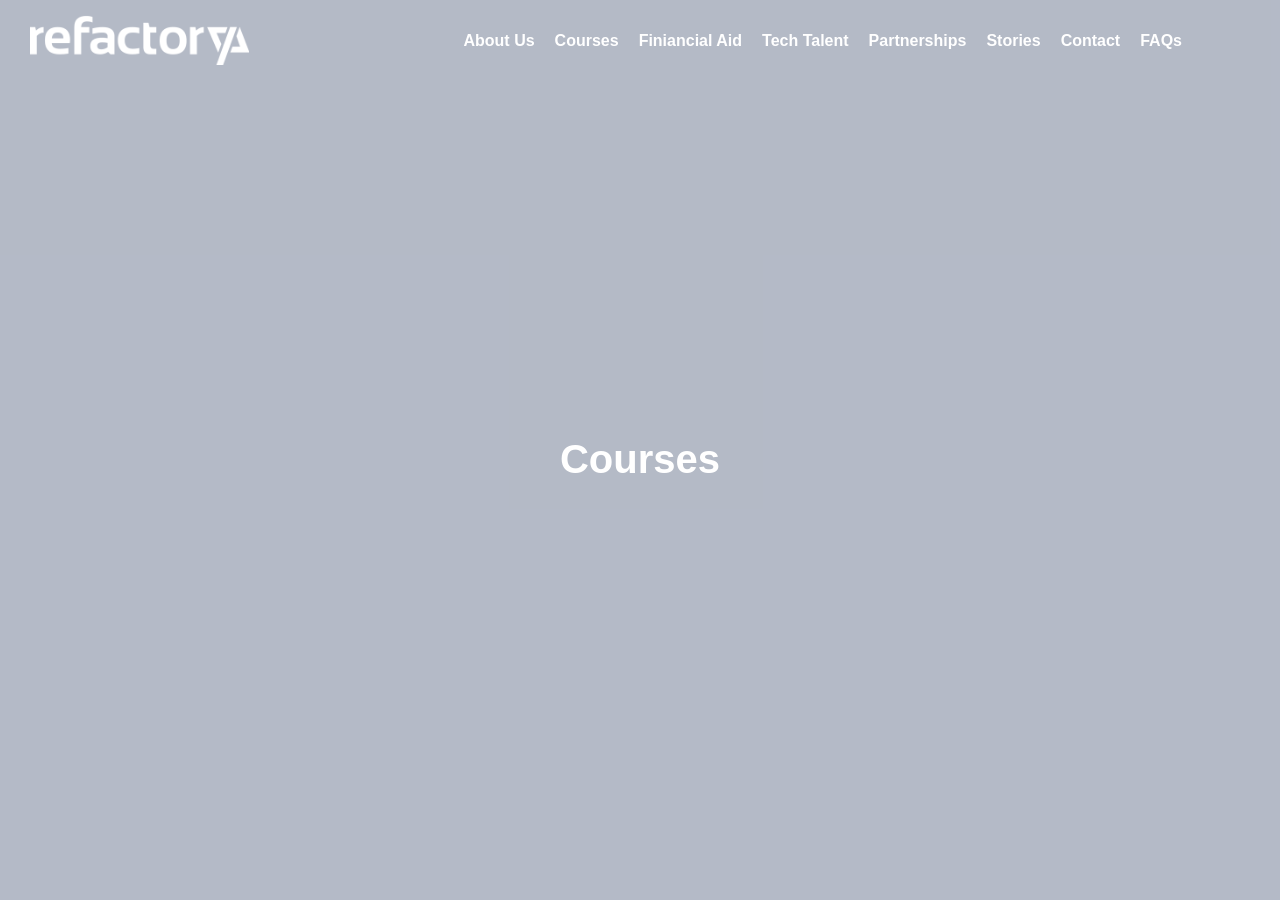
==== courses.html @ d45e919e "added footer section" ====
<!DOCTYPE html>
<html lang="en">
<head>
    <meta charset="UTF-8">
    <meta name="viewport" content="width=device-width, initial-scale=1.0">
    <title>Document</title>
    <link rel="stylesheet" href="style.css">
</head>
<body>
    <main>
     <!--Navigation bar section-->
      <nav class="navbar">
        <div class="logo">
          <img src="images/logo.png" alt="logo" width="219.3" height="50" />
        </div>
        <div class="hamburger">&#9776;</div>
        <ul class="nav-links">
          <li><a href="">About Us</a></li>
          <li><a href="">Courses</a></li>
          <li><a href="">Finiancial Aid</a></li>
          <li><a href="">Tech Talent</a></li>
          <li><a href="">Partnerships</a></li>
          <li><a href="">Stories</a></li>
          <li><a href="">Contact</a></li>
          <li><a href="">FAQs</a></li>
        </ul>
      </nav>
      <section class="hero">
        <div class="hero-content">
          <h2>Courses</h2>
        </div>
      </section>





    </main>
</body>
</html>
---- style.css ----
:root{
    --primary-color: #663367;
    --secondary-color:#C6C628;
    --accent-color:#38BFC3;
    --dark-color:#0a1f44;
    --background-color:#f7f9fc;
}

body{
    margin: 0;
    font-family: sans-serif;
}
.navbar{
    display: flex;
    justify-content: space-between;
    align-items: center;
    background-color: #0a1f44;
    padding: 15px 30px;
    color: white;
    gap: 5px;

    /*Sticky logic*/
    position: absolute;
    top: 0;
    width: 90%;
    background: transparent;
    z-index: 1000;


}
.logo{
    font-size: 10px;
    font-weight: bold;
}
.nav-links{
    display: flex;
    gap: 20px;
    list-style: none;
    
    
}
.nav-links a{
    text-decoration: none;
    color: white;
    font-size: 16px;
    font-weight: bolder;
}
.nav-links a:hover{
    color: #00bfff;
}
.hamburger{
    display: none;
    font-size: 30px;
    cursor: pointer;
    color: white;
}
@media (max-width:768px){
/* show hamburger */
    .hamburger{
        display: block;

    }
    /* Hide menu initially */
    .nav-links{
        display: none;
        position: absolute;
        top: 80px;
        right: 0;

        background-color: rgba(10, 31, 68, 0.95);

        width: 100%;
        flex-direction: column;
        text-align: center;
        padding: 20px 0;
    }
     /* Show menu when active */
    .nav-links.active {
        display: flex;
    }
}
.hero{
    height: 100vh;
    position: relative;
    display: flex;
    justify-content: center;
    align-items: center;
    text-align: center;
    overflow: hidden;
    color: white; 
    /*Standardize background behavior so JS only needs to change the URL */
    background-size: cover;
    background-position: center;
    background-repeat: no-repeat;
    
    /*  Smooth fade between images */
    transition: background-image 1s ease-in-out;
}
.hero::before{
    content: "";
    position: absolute;
    top: 0;
    left: 0;
    right: 0;
    bottom: 0;
    background: rgba(7, 28, 68, 0.3);
}
.hero-content{
    position: relative;
    z-index: 2;
}
.hero-content h2{
    font-size: 40px;
    margin-bottom: 15px;
}
.hero-content h4{
    font-size: 40px;
    margin-bottom: 30px;
    font-weight: bolder;
}
.hero-buttons{
    display: flex;
    gap: 15px;
    justify-content: center;
    

}
.btn{
    padding: 12px 20px;
    background-color:var(--secondary-color);
    border-radius: 5px;
    cursor: pointer;
    color: white;
    border: none;
    font-size: 15px;
    font-weight: bolder;


}
.btn:hover{
    background-color: white;
    color: var(--primary-color);
}
.primary{
    background-color: var(--primary-color);
}
.white{
    background: white;
    color:var(--primary-color);
}
.white:hover{
    background-color: var(--primary-color);
    color: white;
}
.arrow{
    margin-left: 8px;
    transition: 0.3s;
}
.purpose{
    display: flex;
    align-items: center;
    justify-content: space-between;
    padding: 50px 10%;
    gap: 50px;
    background-color: var(--background-color);
    
}
.text{
    flex: 1;
}
.image{
    flex: 1;
}
.purpose img{
    width: 100%;

}
.purpose h2{
    color: var(--primary-color);
    font-size: 30px;
}
.purpose p{
    font-size: 16.4px;
}
.purpose h5{
    font-size: 20px;
    color: var(--accent-color);
}
.learn{
    margin-top: auto;
    width: 50%;
}
.learn:hover{
    background-color: var(--primary-color);
    color: white;
}
.learne:hover{
    background-color: var(--primary-color);
    color: white;
}
/* =========================
   PROGRAMS SECTION
========================= */

.programs-section {
    padding: 30px 8%;
    background-color:white;
}

/* =========================
   SECTION TITLE
========================= */

.section-title {
    text-align: center;
    margin-bottom: 10px;
}

.section-title h5 {
    color:var(--accent-color);
    font-size: 18px;
    
}

.section-title h3 {
    font-size: 30px;
    color: var(--primary-color);
    font-weight: 600;
}

/* =========================
   GRID CONTAINER
========================= */

.program-cards {
    display: grid;

    grid-template-columns: repeat(3, 1fr);

    gap: 35px;
}

/* =========================
   INDIVIDUAL CARD
========================= */

.program-card {
    display: flex;
    flex-direction: column;
    background: white;
    overflow: hidden;
    transition: all 0.3s ease;
}

/* Hover Animation */


/* =========================
   IMAGE
========================= */

.program-img {
    overflow: hidden;
}

.program-img img {
    width: 100%;
    height: 240px;
    object-fit: cover; 
}




/* =========================
   TEXT CONTENT
========================= */

.program-text {
    padding: 10px 20px;
    display: flex;
    flex-direction: column;
    flex-grow: 1;
}

.program-text h5 {
    font-size: 18px;
    color: var(--primary-color);
    margin: 16px 0px 10px;
}

.program-text p {
    color: #666;

    line-height: 1.8;

    margin-bottom: 30px;
}

/* =========================
   LINK
========================= */

.program-text a {
    text-decoration: none;

    color: #00bfff;

    font-weight: bold;

    font-size: 15px;

    
}

/* Hover Effect */
.program-text a:hover {
    color: #0077aa;
}
/* 
   TABLET RESPONSIVE */

@media (max-width: 992px) {

    .program-cards {
        grid-template-columns: repeat(2, 1fr);
    }
}

/* 
   MOBILE RESPONSIVE
*/

@media (max-width: 768px) {

    .programs-section {
        padding: 80px 5%;
    }

    .section-title h2 {
        font-size: 32px;
    }

    .program-cards {
        grid-template-columns: 1fr;
    }

    .program-text h3 {
        font-size: 22px;
    }
}
/* =========================
   IMPACT SECTION
========================= */

.impact-section {
    display: grid;
    grid-template-columns: 1fr 1fr;
    gap: 40px;
    align-items: center;
    padding: 40px 40px;
    background-color: var(--dark-color) ;
    height: 65vh;
}

/* =========================
   LEFT CONTENT
========================= */

.impact-content h3 {
    color: #fff;
    margin-bottom: 10px;
    font-size: 30px;
}



/* =========================
   STATS GRID
========================= */

.impact-stats {
    display: grid;
    grid-template-columns: repeat(2, 1fr);
    gap: 5px;
    

}

/* Individual Stat */
.stat-box{


}

/* Numbers */
.stat-box h3 {
    color:#fff;
    font-size: 50px;
    
}

/* Text */
.stat-box p {
    color: #fff;
    font-size: 16px;
}

/* =========================
   IMAGE SECTION
========================= */

.impact-images {
    position: relative;

    height: 500px;
    margin: 10px;
}

/* Shared Image Styles */
.impact-images img {
    width: 340px;

    height: 240px; ;

    object-fit: cover;
    border: 13px solid white;

    

    
}

/* Back Image */
.image-one {
    position: absolute;

    width: 75%;

    height: 420px;

    top: 0;

    left: 0;
    transform: rotate(-8deg);
}

/* Front Tilted Image */
.image-two {
    position: absolute;

    width: 75%;

    height: 420px;

    bottom: 0;

    right: 0;
    transform: rotate(8deg);

   
}
/* =========================
   COMMUNITY SECTION
========================= */

.community-section {
    display: grid;
    grid-template-columns: 1fr 1fr;
    gap: 80px;
    background-color: var(--background-color);
    align-items: center;
    padding: 40px 8%;
}

/* =========================
   LEFT SIDE
========================= */

.community-content h5 {
    color: #00bfff;

    text-transform: uppercase;

    letter-spacing: 2px;

    margin-bottom: 20px;
}

.community-content h2 {
    font-size: 30px;
    line-height: 1.3;
    color: var(--dark-color);
    margin-bottom: 10px;
}
.community-content h3 {
    
   color: #002a48;
}

.community-content p {
    color: #666;
    line-height: 1.8;
    margin-bottom: 35px;
}

/* =========================
   SMALL IMAGE GALLERY
========================= */

.community-gallery {
    display: flex;

    gap: 10px;

    margin-bottom: 35px;
}

.community-gallery img {
    width: 117px;

    height: 73px;

    object-fit: cover;

    border-radius: 15px;

    transition: 0.3s ease;
}

/* Hover Effect */
.community-gallery img:hover {
    transform: translateY(-8px);
}

/* =========================
   BUTTON
========================= */





/* =========================
   RIGHT IMAGE
========================= */

.community-image img {
    width: 100%;

    height: 380px;

    object-fit: cover;

    

    
}
/* =========================
   CTA SECTION
========================= */

.cta-section {

    height: 600px;

    width: 100%;

    display: flex;

    align-items: flex-end;

    /* Background Image + Gradient */
    background:
    linear-gradient(
        to top,
        rgba(10, 31, 68, 0.9),
        rgba(10, 31, 68, 0)
    ),
    url("images/image17.jpeg");

    background-size: cover;

    background-position: center;
    padding: 30px;
    height: 62vh;

    

    
}

/* =========================
   CONTENT CONTAINER
========================= */

.cta-content {

    width: 80%;
    display: flex;
    justify-content: space-between;
    align-items: center;
    gap: 10px;
}

/* =========================
   LEFT SIDE
========================= */

.cta-left {
    display: flex;

    align-items: center;

    gap: 10px;
}

/* Logo */
.cta-left img {
    width: 180px;
    height: 82px;
    object-fit: contain;
}

/* Title */
.cta-left h2 {
    color: white;
    font-size: 38px;
    max-width: 600px;
    line-height: 1.3;
}
/* =========================
   FOOTER SECTION
========================= */

.footer-section {

     background:
    linear-gradient(
        to right,
        rgba(5, 20, 50, 0.95),
        rgba(50, 20, 90, 0.85)
    ),

    url("images/image18.jpg");

    background-size: cover;

    background-position: center;

    background-repeat: no-repeat;

    color: white;

    padding-top: 50px;
}

/* =========================
   FOOTER CONTAINER
========================= */

.footer-container {

    display: grid;

    grid-template-columns: repeat(4, 1fr);

    gap: 50px;

    padding: 0 8% 60px;
}
.footer-column img{
    width:206px ;
    height: 47px; 
}

/* =========================
   FOOTER HEADINGS
========================= */

.footer-column h2,
.footer-column h3 {

    margin-bottom: 15px;

    color:var(--accent-color);
}

/* Paragraph */
.footer-column p {

    color: #c7c7c7;

    line-height: 1.8;
}

/* =========================
   LISTS
========================= */

.footer-column ul {

    list-style: none;

    padding: 0;
}

.footer-column ul li {

    margin-bottom: 15px;

    color: #c7c7c7;
}

/* Links */
.footer-column ul li a {

    text-decoration: none;

    color: #c7c7c7;

    transition: 0.3s ease;
}

/* Hover */
.footer-column ul li a:hover {

    color: #00bfff;
}

/* =========================
   SOCIAL ICONS
========================= */

.social-icons {

    display: flex;

    gap: 15px;

    margin-top: 20px;
}

/* Icon Links */
.social-icons a {

    width: 45px;

    height: 45px;

    display: flex;

    align-items: center;

    justify-content: center;

    background: rgba(255,255,255,0.08);

    border-radius: 50%;

    color: white;

    text-decoration: none;

    transition: 0.3s ease;
}

/* Hover */
.social-icons a:hover {

    background: #00bfff;

    transform: translateY(-5px);
}

/* =========================
   FOOTER BOTTOM
========================= */

.footer-bottom {

    border-top: 1px solid rgba(255,255,255,0.1);

    text-align: center;

    padding: 5px;

    color: #c7c7c7;
}
/* =========================
   TABLET RESPONSIVE
========================= */

@media (max-width: 992px) {

    .footer-container {

        grid-template-columns: repeat(2, 1fr);
    }
}

/* =========================
   MOBILE RESPONSIVE
========================= */

@media (max-width: 768px) {

    .footer-container {

        grid-template-columns: 1fr;

        gap: 40px;
    }

    .footer-column {

        text-align: center;
    }

    .social-icons {

        justify-content: center;
    }
}
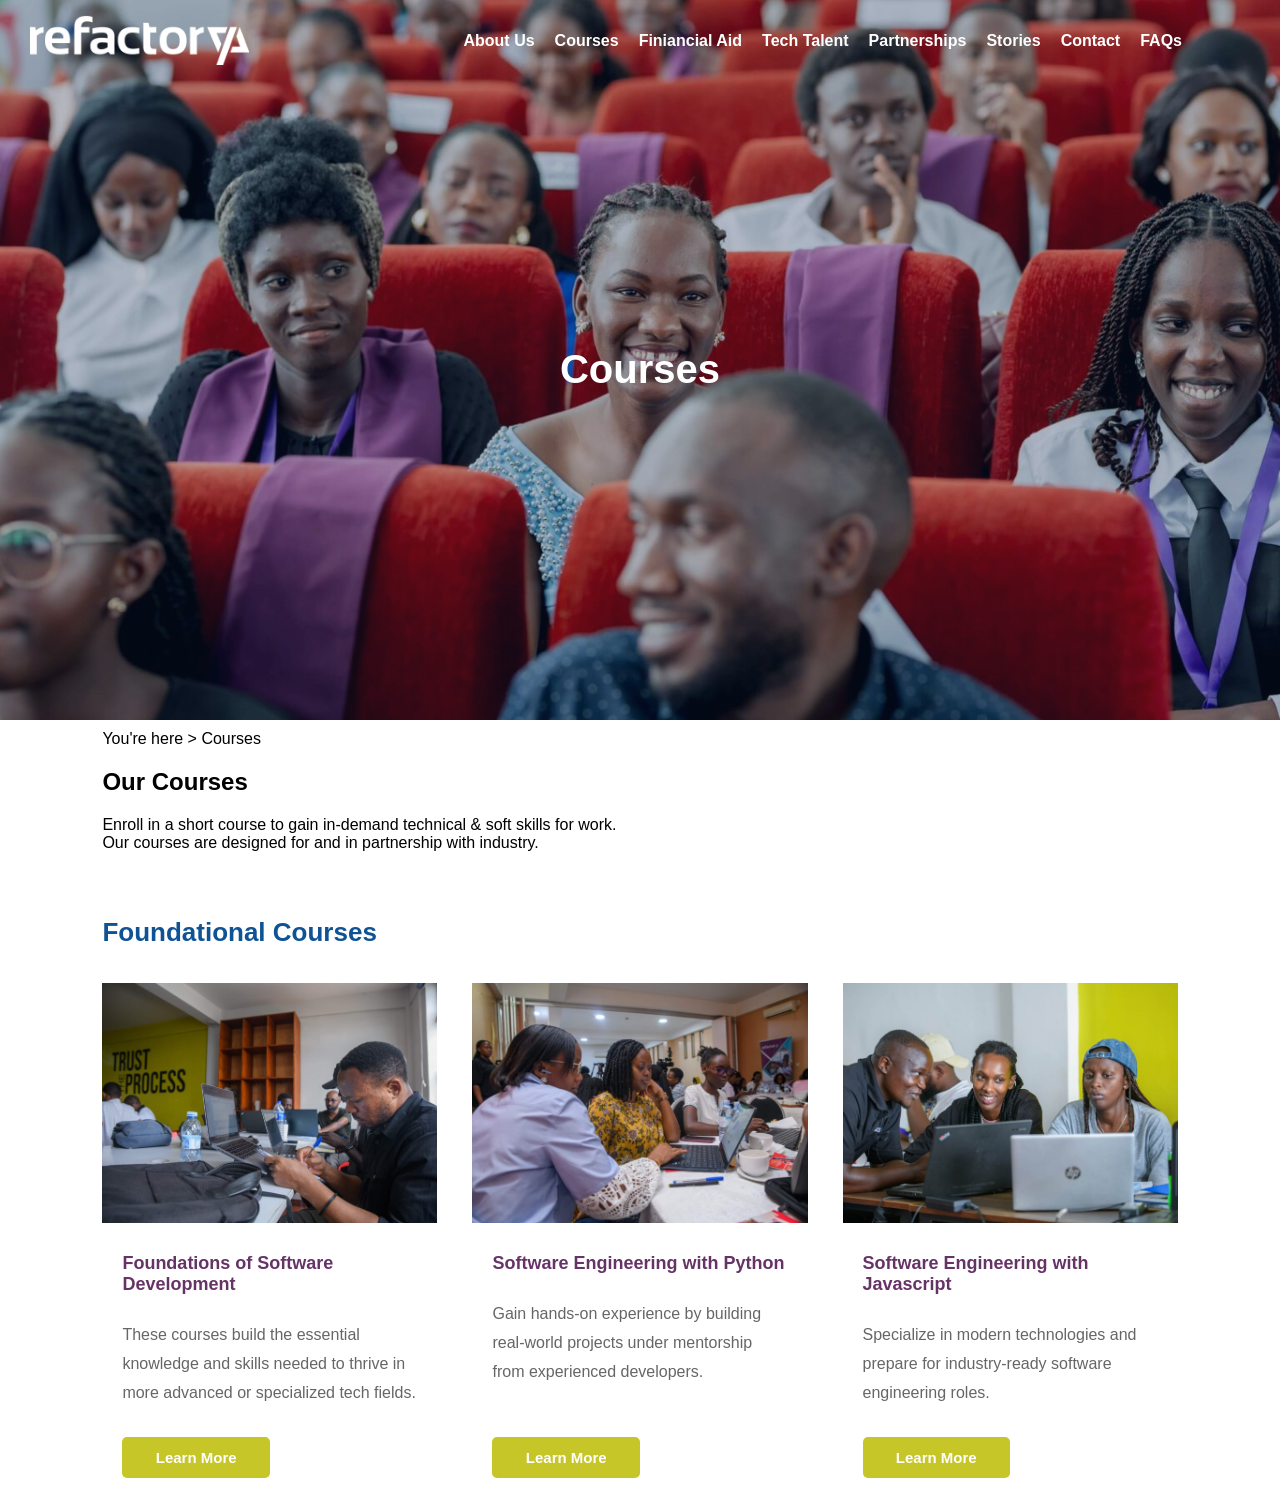
==== commit f9742fa3: "added courses page" ====
--- a/courses.html
+++ b/courses.html
@@ -4,7 +4,9 @@
     <meta charset="UTF-8">
     <meta name="viewport" content="width=device-width, initial-scale=1.0">
     <title>Document</title>
+    
     <link rel="stylesheet" href="style.css">
+    
 </head>
 <body>
     <main>
@@ -25,10 +27,87 @@
           <li><a href="">FAQs</a></li>
         </ul>
       </nav>
-      <section class="hero">
-        <div class="hero-content">
+      <section class="hero courses-hero">
+        <div class="hero-content courses-cont">
           <h2>Courses</h2>
         </div>
+      </section>
+      <section class="courses">
+        <div class="container">
+            <div class="breadcrumb">You're here &gt; <span class="current">Courses</span></div>
+            <h1>Our Courses</h1>
+            <p class="hero-subtitle">Enroll in a short course to gain in-demand technical & soft skills for work. <br> Our courses are designed for and in partnership with industry.</p>
+        </div>
+    </section>
+    <section class="programs-section">
+        <div class="section-title">
+          <h4>Foundational Courses</h4>
+        </div>
+        
+        <!-- Cards Container -->
+        <div class="program-cards">
+          <!-- Card 1 -->
+          <div class="program-card">
+            <div class="program-img">
+              <img src="images/foundations.jpg" alt="Foundational Courses" />
+            </div>
+
+            <div class="program-text">
+              <h5>Foundations of Software Development</h5>
+
+              <p>
+                These courses build the essential knowledge and skills needed to
+                thrive in more advanced or specialized tech fields.
+              </p>
+
+              <button class="btn learn">Learn More</button>
+            </div>
+          </div>
+
+          <!-- Card 2 -->
+          <div class="program-card">
+            <div class="program-img">
+              <img src="images/image7.jpg" alt="Apprenticeship Program" />
+            </div>
+
+            <div class="program-text">
+              <h5>Software Engineering with Python</h5>
+
+              <p>
+                Gain hands-on experience by building real-world projects under
+                mentorship from experienced developers.
+              </p>
+
+              <button class="btn learn">Learn More</button>
+            </div>
+          </div>
+
+          <!-- Card 3 -->
+          <div class="program-card">
+            <div class="program-img">
+              <img src="images/ozzy.jpeg" alt="Advanced Courses" />
+            </div>
+
+            <div class="program-text">
+              <h5>Software Engineering with Javascript</h5>
+
+              <p>
+                Specialize in modern technologies and prepare for industry-ready
+                software engineering roles.
+              </p>
+
+              <button class="btn learn">Learn More</button>
+            </div>
+          </div>
+
+
+
+    </section>
+        
+    
+        
+
+
       </section>
 
 
--- a/style.css
+++ b/style.css
@@ -4,6 +4,7 @@
     --accent-color:#38BFC3;
     --dark-color:#0a1f44;
     --background-color:#f7f9fc;
+    --heading-color:#0F5395;
 }
 
 body{
@@ -96,6 +97,18 @@
     /*  Smooth fade between images */
     transition: background-image 1s ease-in-out;
 }
+.courses-hero{
+    height: 80vh;
+    background-image: url('images/image11.jpg');
+    background-size: cover;
+    background-position: center;
+    background-repeat: no-repeat;
+
+
+}
+.courses-cont h2{
+    text-align: left;
+}
 .hero::before{
     content: "";
     position: absolute;
@@ -201,9 +214,14 @@
 /* =========================
    PROGRAMS SECTION
 ========================= */
+.courses{
+    margin-top: 5px;
+    padding: 5px 8%;
+    background-color:white;
+}
 
 .programs-section {
-    padding: 30px 8%;
+    padding: 10px 8%;
     background-color:white;
 }
 
@@ -226,6 +244,11 @@
     font-size: 30px;
     color: var(--primary-color);
     font-weight: 600;
+}
+.section-title h4{
+    text-align: left;
+    color: var(--heading-color);
+    font-size: 26px;
 }
 
 /* =========================
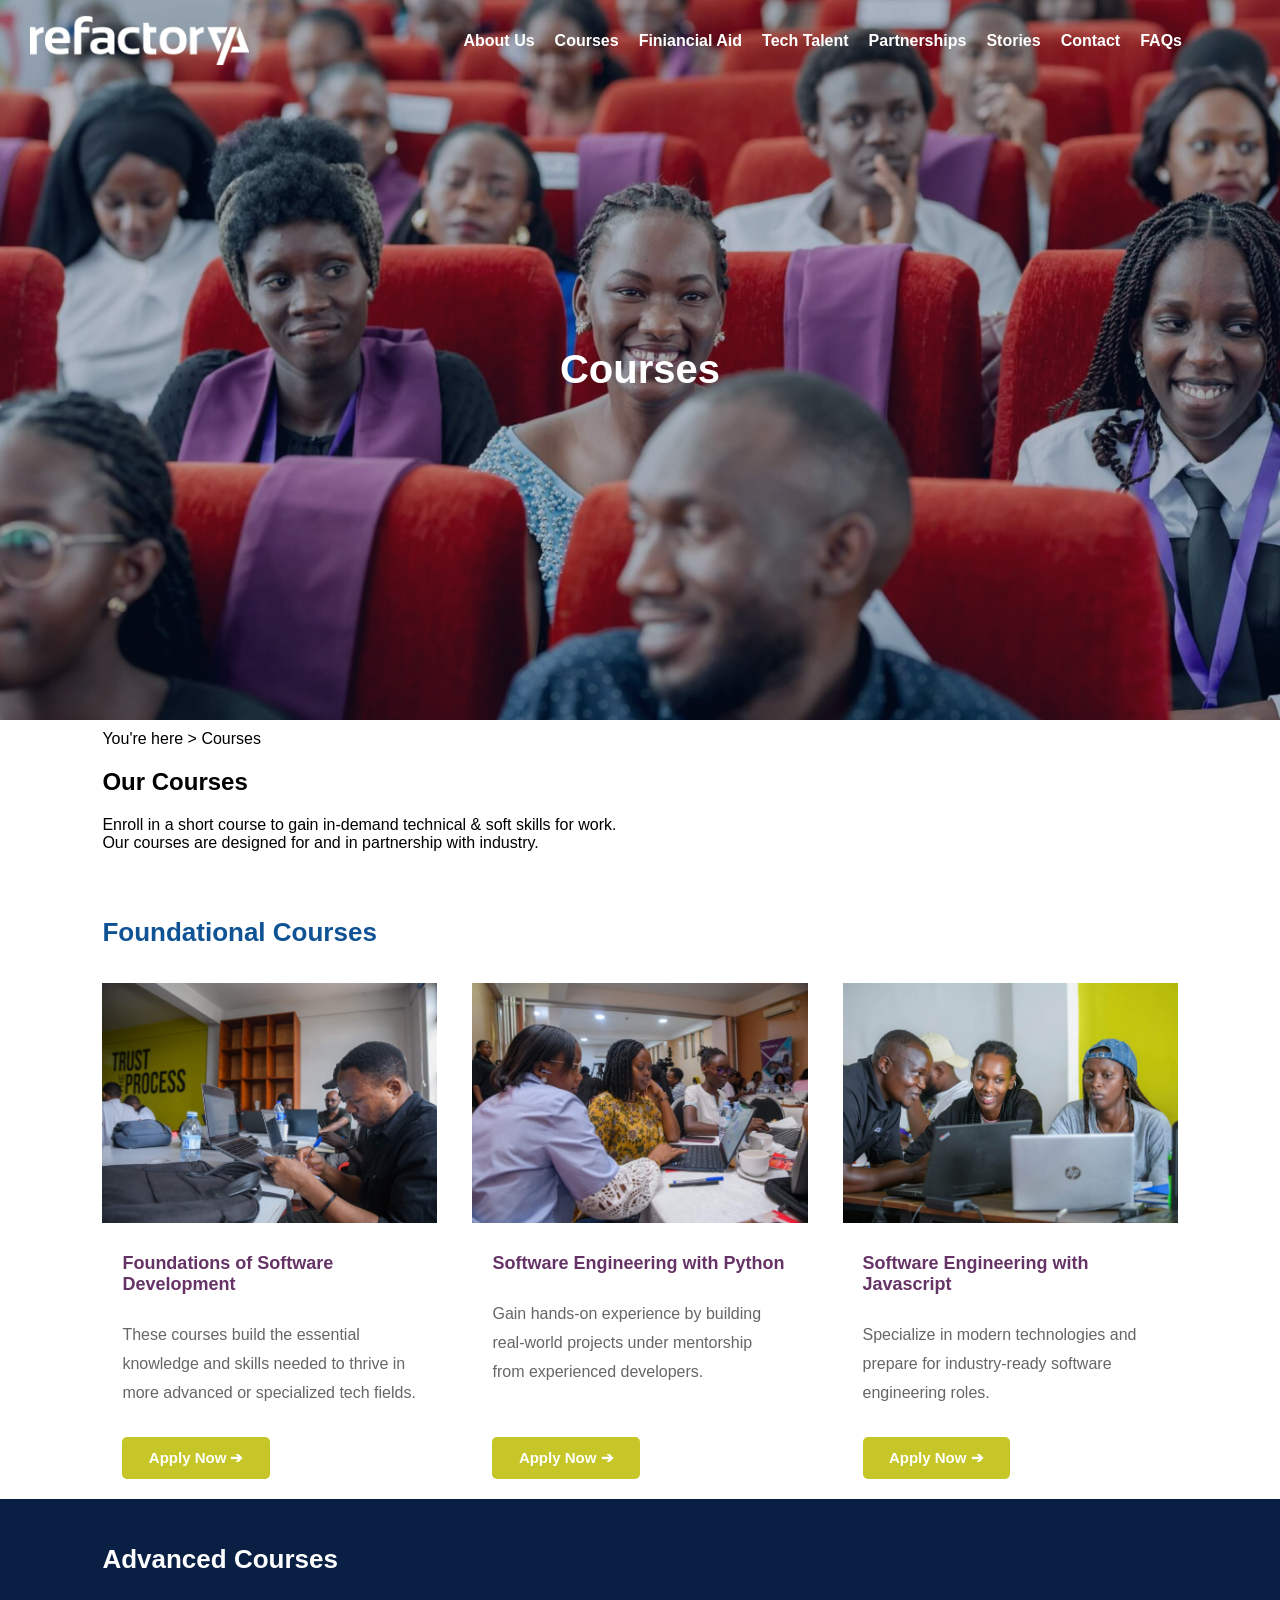
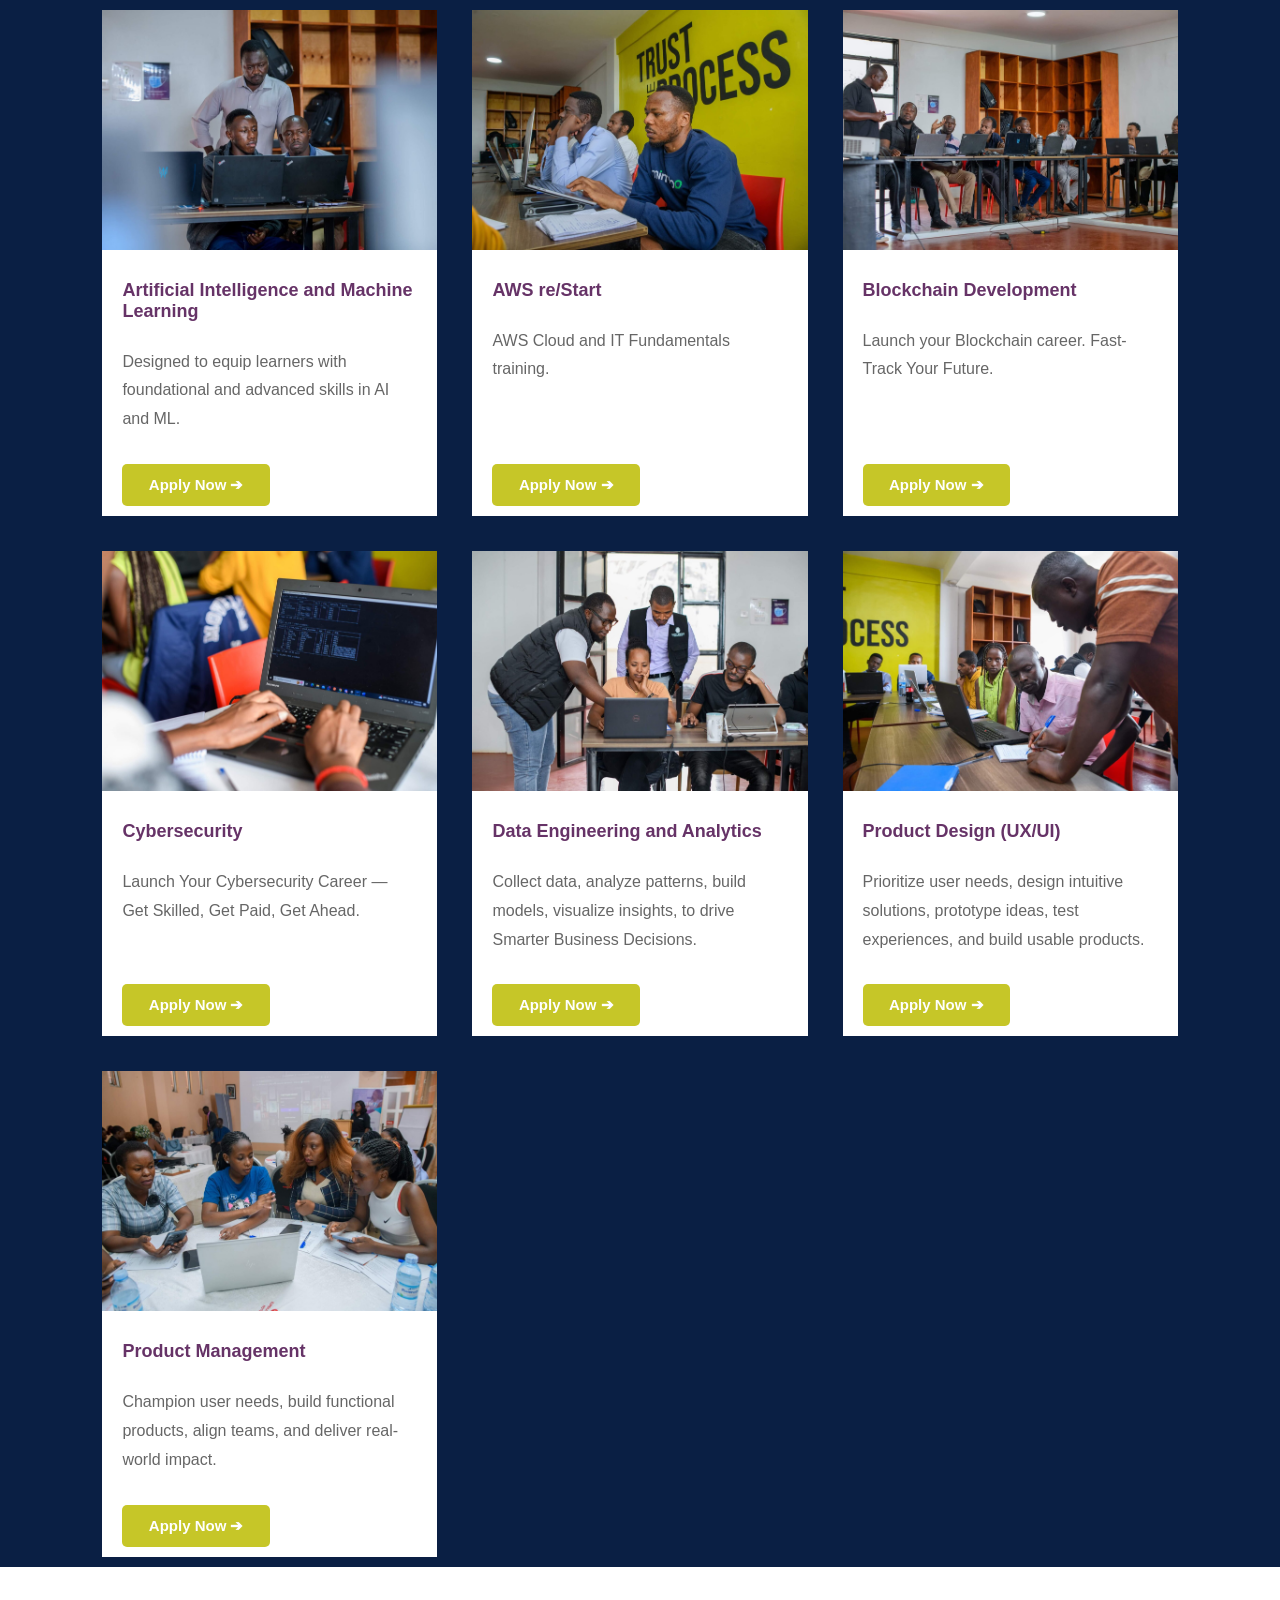
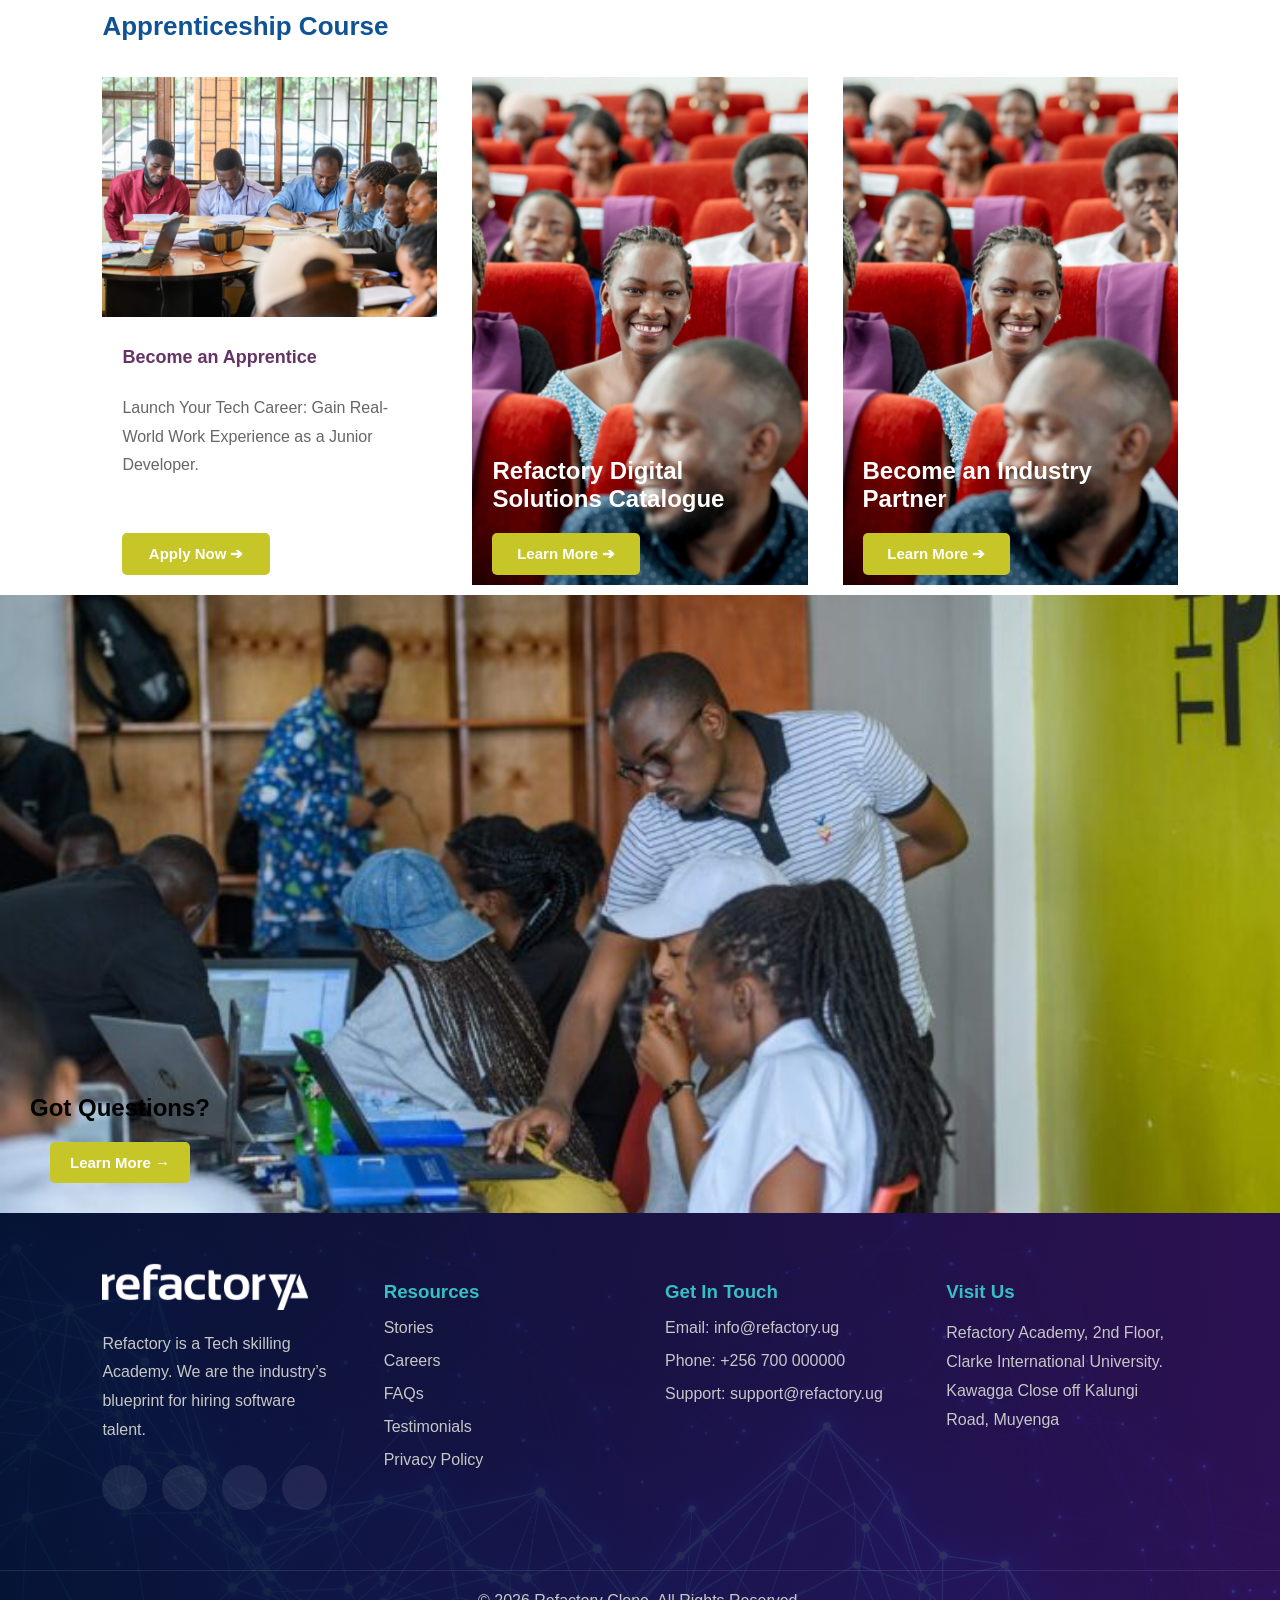
==== commit a6c205a5: "worked courses page" ====
--- a/courses.html
+++ b/courses.html
@@ -3,7 +3,7 @@
 <head>
     <meta charset="UTF-8">
     <meta name="viewport" content="width=device-width, initial-scale=1.0">
-    <title>Document</title>
+    <title>Courses</title>
     
     <link rel="stylesheet" href="style.css">
     
@@ -60,7 +60,7 @@
                 thrive in more advanced or specialized tech fields.
               </p>
 
-              <button class="btn learn">Learn More</button>
+              <button class="btn learn">Apply Now &#10132;</button>
             </div>
           </div>
 
@@ -78,7 +78,7 @@
                 mentorship from experienced developers.
               </p>
 
-              <button class="btn learn">Learn More</button>
+              <button class="btn learn">Apply Now &#10132;</button>
             </div>
           </div>
 
@@ -96,19 +96,281 @@
                 software engineering roles.
               </p>
 
-              <button class="btn learn">Learn More</button>
-            </div>
-          </div>
-
-
-
+              <button class="btn learn">Apply Now &#10132;</button>
+            </div>
+          </div>
     </section>
+    <section class="programs-section advanced">
+        <div class="section-title ">
+          <h4 style="color: white;">Advanced Courses</h4>
+        </div>
         
+        <!-- Cards Container -->
+        <div class="program-cards">
+          <!-- Card 1 -->
+          <div class="program-card">
+            <div class="program-img">
+              <img src="images/image19.jpeg" alt="Foundational Courses" />
+            </div>
+
+            <div class="program-text">
+              <h5>Artificial Intelligence and Machine Learning</h5>
+
+              <p>
+                Designed to equip learners with foundational 
+                and advanced skills in AI and ML.
+              </p>
+
+              <button class="btn learn">Apply Now &#10132;</button>
+            </div>
+          </div>
+
+          <!-- Card 2 -->
+          <div class="program-card">
+            <div class="program-img">
+              <img src="images/image20.jpeg" alt="Apprenticeship Program" />
+            </div>
+
+            <div class="program-text">
+              <h5>AWS re/Start</h5>
+
+              <p>
+                AWS Cloud and IT Fundamentals training.
+              </p>
+
+              <button class="btn learn">Apply Now &#10132;</button>
+            </div>
+          </div>
+
+          <!-- Card 3 -->
+          <div class="program-card">
+            <div class="program-img">
+              <img src="images/image21.jpeg" alt="Advanced Courses" />
+            </div>
+
+            <div class="program-text">
+              <h5>Blockchain Development</h5>
+
+              <p>
+                Launch your Blockchain career. Fast-Track Your Future.
+              </p>
+
+              <button class="btn learn">Apply Now &#10132;</button>
+            </div>
+          </div>
+          <div class="program-card">
+            <div class="program-img">
+              <img src="images/image22.jpeg" alt="Advanced Courses" />
+            </div>
+
+            <div class="program-text">
+              <h5>Cybersecurity</h5>
+
+              <p>
+                Launch Your Cybersecurity Career — Get Skilled, Get Paid, Get Ahead.
+              </p>
+
+              <button class="btn learn">Apply Now &#10132;</button>
+            </div>
+          </div>
+          <div class="program-card">
+            <div class="program-img">
+              <img src="images/image23.jpeg" alt="Advanced Courses" />
+            </div>
+
+            <div class="program-text">
+              <h5>Data Engineering and Analytics</h5>
+
+              <p>
+                Collect data, analyze patterns, build models,
+                visualize insights, to drive Smarter Business Decisions.
+              </p>
+
+              <button class="btn learn">Apply Now &#10132;</button>
+            </div>
+          </div>
+          <div class="program-card">
+            <div class="program-img">
+              <img src="images/image24.jpeg" alt="Advanced Courses" />
+            </div>
+
+            <div class="program-text">
+              <h5>Product Design (UX/UI)</h5>
+
+              <p>
+                Prioritize user needs, design intuitive solutions, 
+                prototype ideas, test experiences, and build usable products.
+              </p>
+
+              <button class="btn learn">Apply Now &#10132;</button>
+            </div>
+          </div>
+          <div class="program-card">
+            <div class="program-img">
+              <img src="images/image8.jpeg" alt="Advanced Courses" />
+            </div>
+
+            <div class="program-text">
+              <h5>Product Management</h5>
+
+              <p>
+                Champion user needs, build functional products, 
+                align teams, and deliver real-world impact.
+              </p>
+
+              <button class="btn learn">Apply Now &#10132;</button>
+            </div>
+          </div>
+          
+    </section>
+    <section class="programs-section">
+        <div class="section-title">
+          <h4>Apprenticeship Course</h4>
+        </div>
+        
+        <!-- Cards Container -->
+        <div class="program-cards">
+          <!-- Card 1 -->
+          <div class="program-card">
+            <div class="program-img">
+              <img src="images/image25.jpeg" alt="Foundational Courses" />
+            </div>
+
+            <div class="program-text">
+              <h5>Become an Apprentice</h5>
+
+              <p>
+                Launch Your Tech Career: Gain Real-World Work 
+                Experience as a Junior Developer.
+              </p>
+
+              <button class="btn learn">Apply Now &#10132;</button>
+            </div>
+          </div>
+
+          <!-- Card 2 -->
+          <div class="program-card " style="background-image: url('images/image11.jpg'); background-size: cover; background-repeat: no-repeat; background-position: center;">
+            
+            <div class="program-text" style="margin-top: 350px;">
+              <h2 style="color: white;">Refactory Digital Solutions Catalogue</h2>
+
+              <button class="btn learn">Learn More &#10132;</button>
+            </div>
+          </div>
+
+          <!-- Card 3 -->
+           <div class="program-card " style="background-image: url('images/image11.jpg'); background-size: cover; background-repeat: no-repeat; background-position: center;">
+            
+            <div class="program-text" style="margin-top: 350px;">
+              <h2 style="color: white;">Become an Industry Partner</h2>
+
+              <button class="btn learn">Learn More &#10132;</button>
+            </div>
+          </div>
+          
+    </section>
+         <section class="cta-section" style="background-image: url('images/image10.jpg');">
+        <!-- Overlay Content -->
+        <div  style="display: flex; flex-direction: column; align-items: center; justify-content: center;"> 
+            <!-- Title -->
+            <h2>Got Questions?</h2>
+            <button class="btn learne">Learn More &rarr;</button>
+        </div>
+      </section>
+      <footer class="footer-section">
+
+    <div class="footer-container">
+
+        <!-- ABOUT -->
+        <div class="footer-column">
+
+            <img src="images/logo.png" alt="">
+
+            <p>
+                Refactory is a Tech skilling Academy. 
+                We are the industry’s blueprint for hiring software talent.
+            </p>
+
+            <!-- Social Icons -->
+            <div class="social-icons">
+
+                <a href="#">
+                    <i class="fa-brands fa-facebook-f"></i>
+                </a>
+
+                <a href="#">
+                    <i class="fa-brands fa-x-twitter"></i>
+                </a>
+
+                <a href="#">
+                    <i class="fa-brands fa-instagram"></i>
+                </a>
+
+                <a href="#">
+                    <i class="fa-brands fa-linkedin-in"></i>
+                </a>
+
+            </div>
+
+        </div>
+
+        <!-- RESOURCES -->
+        <div class="footer-column">
+
+            <h3>Resources</h3>
+
+            <ul>
+                <li><a href="#">Stories</a></li>
+                <li><a href="#">Careers</a></li>
+                <li><a href="#">FAQs</a></li>
+                <li><a href="#">Testimonials</a></li>
+                <li><a href="#">Privacy Policy</a></li>
+            </ul>
+
+        </div>
+
+        <!-- GET IN TOUCH -->
+        <div class="footer-column">
+
+            <h3>Get In Touch</h3>
+
+            <ul>
+                <li>Email: info@refactory.ug</li>
+                <li>Phone: +256 700 000000</li>
+                <li>Support: support@refactory.ug</li>
+            </ul>
+
+        </div>
+
+        <!-- VISIT US -->
+        <div class="footer-column">
+
+            <h3>Visit Us</h3>
+
+            <p>
+                Refactory Academy, 2nd Floor, 
+                Clarke International University. Kawagga Close off Kalungi Road, Muyenga
+            </p>
+
+        </div>
+
+    </div>
+
+    <!-- Bottom Footer -->
+    <div class="footer-bottom">
+
+        <p>
+            © 2026 Refactory Clone. All Rights Reserved.
+        </p>
+
+    </div>
+
+</footer>
     
         
 
 
-      </section>
+      
 
 
 
--- a/style.css
+++ b/style.css
@@ -224,6 +224,10 @@
     padding: 10px 8%;
     background-color:white;
 }
+.advanced{
+    background-color: var(--dark-color);
+}
+
 
 /* =========================
    SECTION TITLE
@@ -267,6 +271,7 @@
    INDIVIDUAL CARD
 ========================= */
 
+
 .program-card {
     display: flex;
     flex-direction: column;
@@ -274,6 +279,7 @@
     overflow: hidden;
     transition: all 0.3s ease;
 }
+
 
 /* Hover Animation */
 
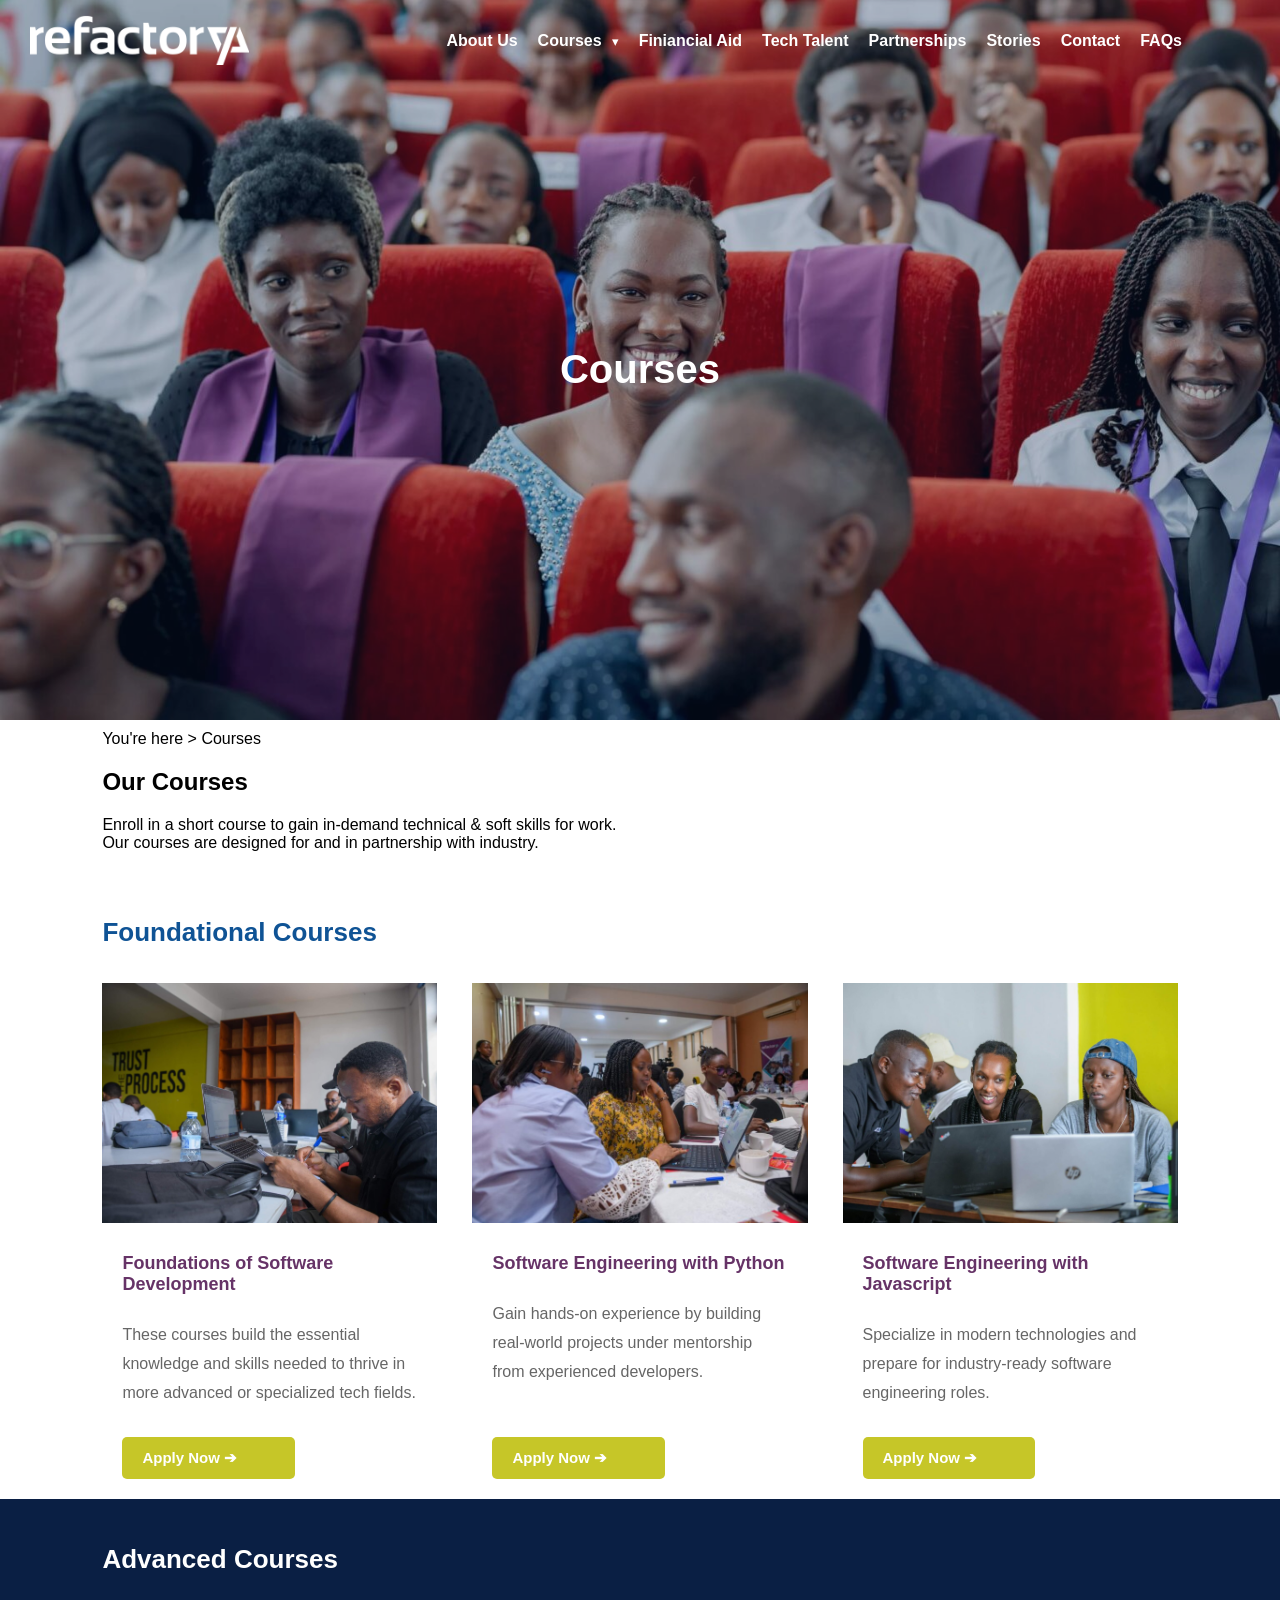
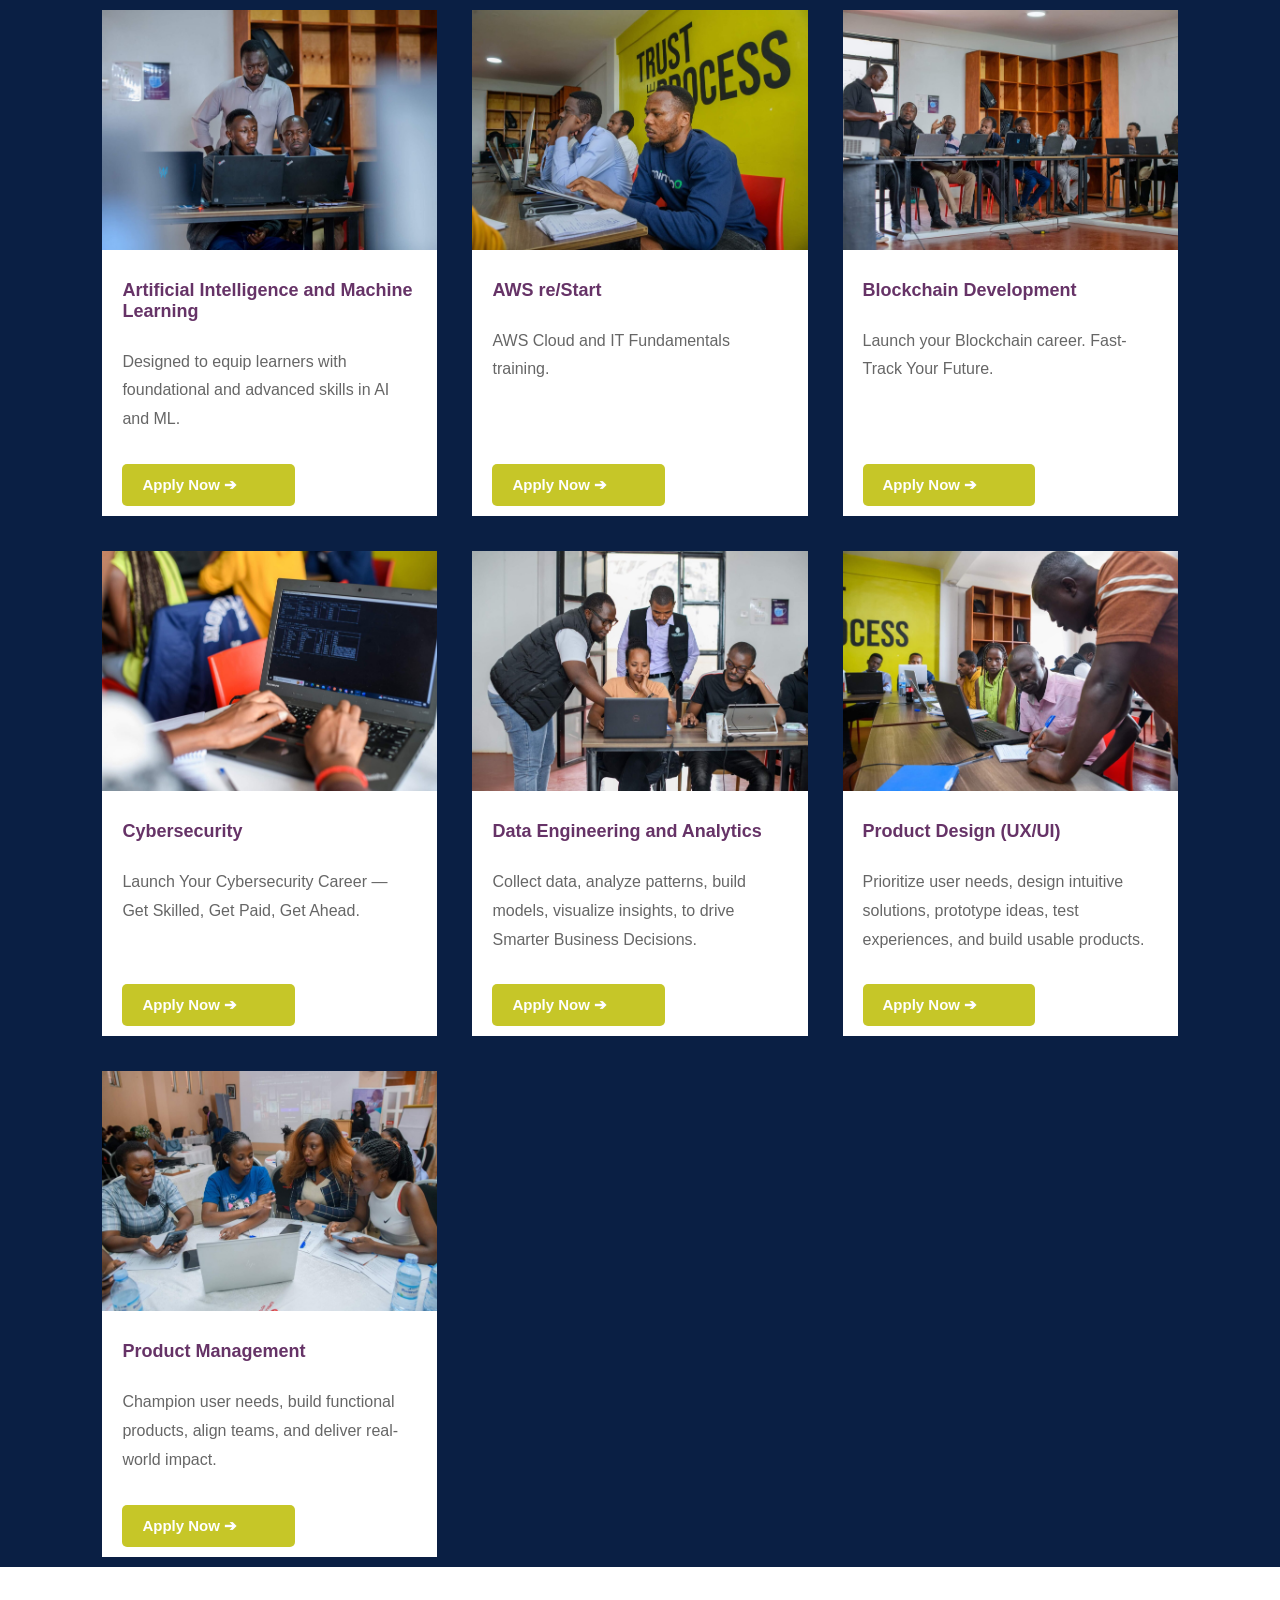
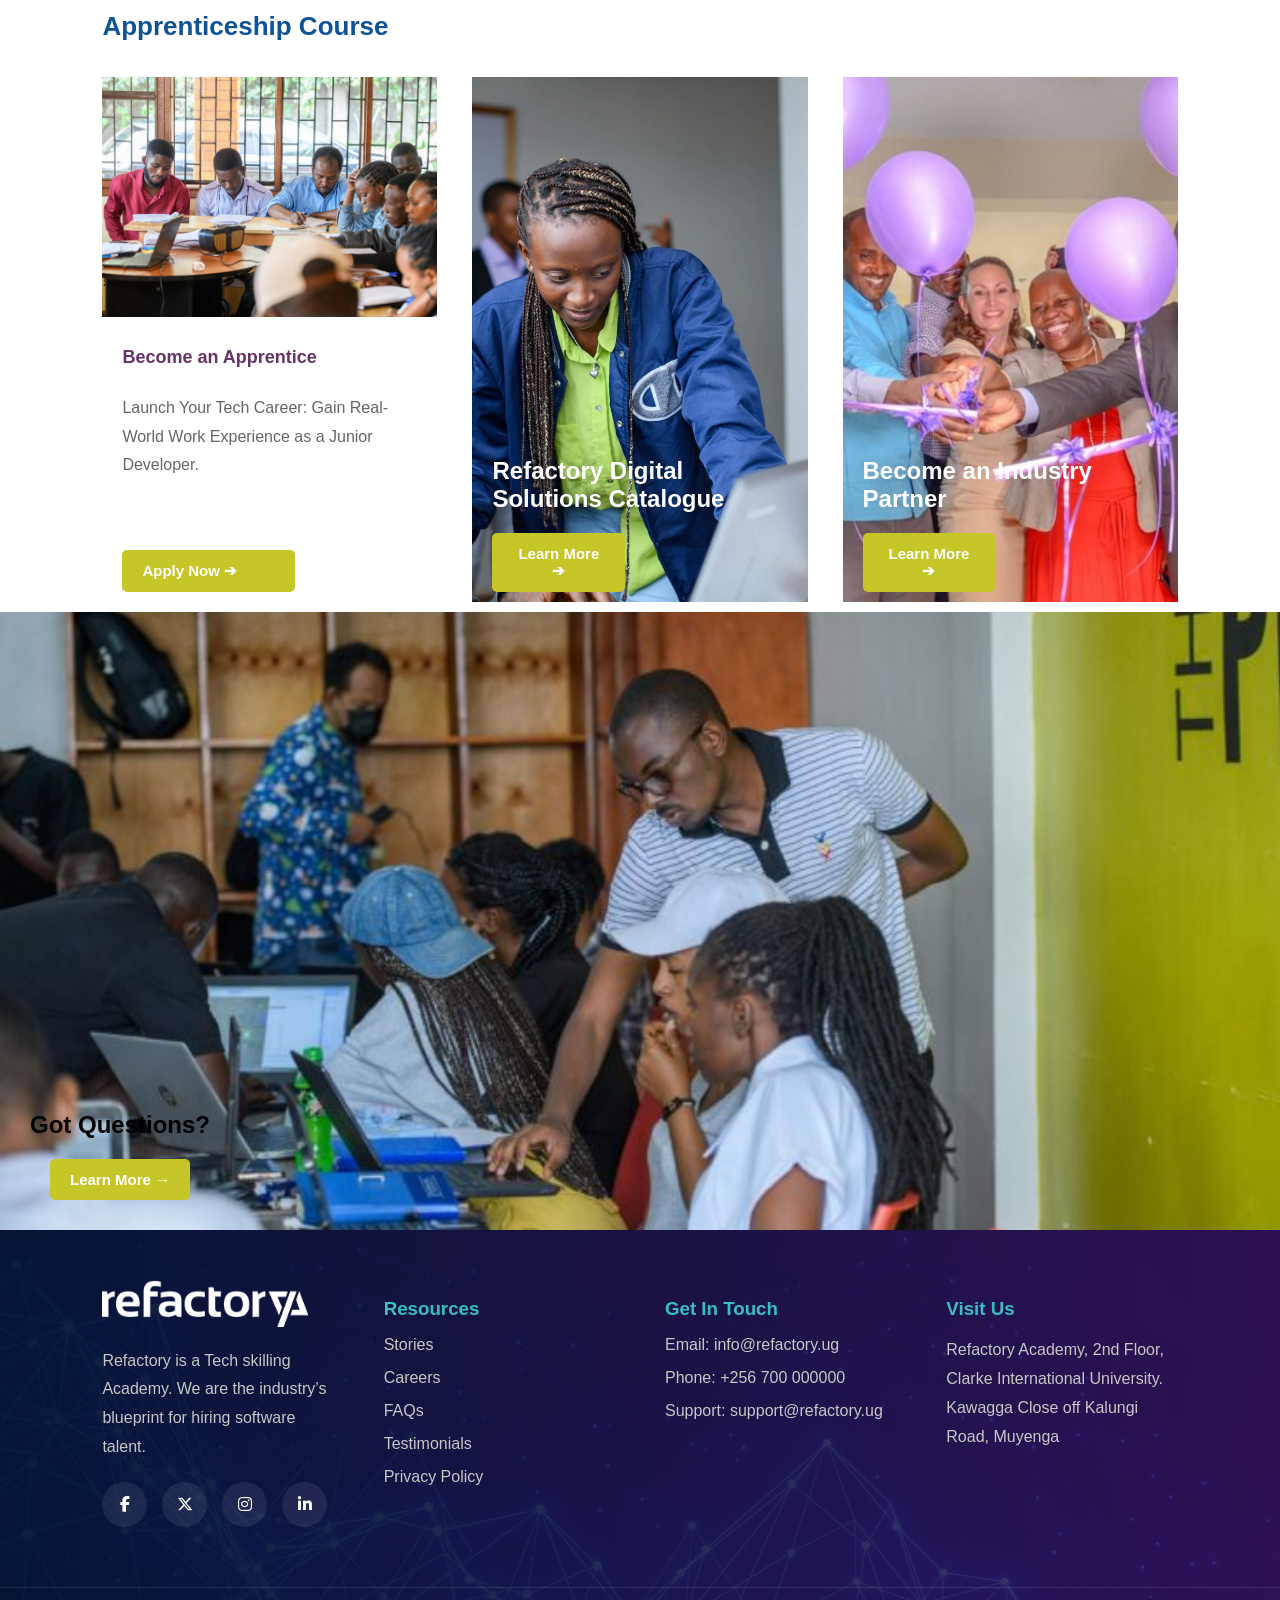
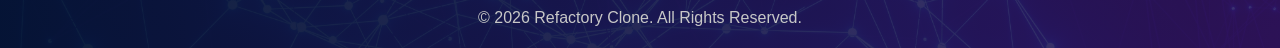
==== commit 2a38c64c: "added apply.html" ====
--- a/courses.html
+++ b/courses.html
@@ -6,6 +6,10 @@
     <title>Courses</title>
     
     <link rel="stylesheet" href="style.css">
+    <link
+      rel="stylesheet"
+      href="https://cdnjs.cloudflare.com/ajax/libs/font-awesome/6.5.1/css/all.min.css"
+    />
     
 </head>
 <body>
@@ -18,7 +22,37 @@
         <div class="hamburger">&#9776;</div>
         <ul class="nav-links">
           <li><a href="">About Us</a></li>
-          <li><a href="">Courses</a></li>
+        <li class="dropdown">
+            <!-- Dropdown Link & Separate Trigger Arrow -->
+            <div class="dropdown-wrapper">
+              <a href="courses.html" class="dropdown-toggle-link">Courses</a>
+              <button
+                class="arrow-btn"
+                id="dropdownToggle"
+                aria-label="Toggle Dropdown"
+              >
+                <span class="arrow" id="arrow"> &#9662; </span>
+              </button>
+            </div>
+
+            <!-- Dropdown Menu -->
+            <ul class="dropdown-menu" id="dropdownMenu">
+              <!-- Notice the 'courses.html' prefix added to the anchors -->
+              <li>
+                <a href="courses.html#foundational-courses"
+                  >Foundational Courses</a
+                >
+              </li>
+              <li>
+                <a href="courses.html#advanced-courses">Advanced Courses</a>
+              </li>
+              <li>
+                <a href="courses.html#apprenticeship-course"
+                  >Apprenticeship Course</a
+                >
+              </li>
+            </ul>
+          </li>
           <li><a href="">Finiancial Aid</a></li>
           <li><a href="">Tech Talent</a></li>
           <li><a href="">Partnerships</a></li>
@@ -39,7 +73,7 @@
             <p class="hero-subtitle">Enroll in a short course to gain in-demand technical & soft skills for work. <br> Our courses are designed for and in partnership with industry.</p>
         </div>
     </section>
-    <section class="programs-section">
+    <section class="programs-section" id="foundational-courses">
         <div class="section-title">
           <h4>Foundational Courses</h4>
         </div>
@@ -60,7 +94,7 @@
                 thrive in more advanced or specialized tech fields.
               </p>
 
-              <button class="btn learn">Apply Now &#10132;</button>
+              <a href="apply.html" class="btn learn">Apply Now &#10132;</a>
             </div>
           </div>
 
@@ -78,7 +112,7 @@
                 mentorship from experienced developers.
               </p>
 
-              <button class="btn learn">Apply Now &#10132;</button>
+              <a href="apply.html"  class="btn learn">Apply Now &#10132;</a>
             </div>
           </div>
 
@@ -96,11 +130,11 @@
                 software engineering roles.
               </p>
 
-              <button class="btn learn">Apply Now &#10132;</button>
+              <a href="apply.html"  class="btn learn">Apply Now &#10132;</a>
             </div>
           </div>
     </section>
-    <section class="programs-section advanced">
+    <section class="programs-section advanced" id="advanced-courses">
         <div class="section-title ">
           <h4 style="color: white;">Advanced Courses</h4>
         </div>
@@ -121,7 +155,7 @@
                 and advanced skills in AI and ML.
               </p>
 
-              <button class="btn learn">Apply Now &#10132;</button>
+              <a  href="apply.html" class="btn learn">Apply Now &#10132;</a>
             </div>
           </div>
 
@@ -138,7 +172,7 @@
                 AWS Cloud and IT Fundamentals training.
               </p>
 
-              <button class="btn learn">Apply Now &#10132;</button>
+              <a href="apply.html" class="btn learn">Apply Now &#10132;</a>
             </div>
           </div>
 
@@ -155,7 +189,7 @@
                 Launch your Blockchain career. Fast-Track Your Future.
               </p>
 
-              <button class="btn learn">Apply Now &#10132;</button>
+              <a  href="apply.html" class="btn learn">Apply Now &#10132;</a>
             </div>
           </div>
           <div class="program-card">
@@ -170,7 +204,7 @@
                 Launch Your Cybersecurity Career — Get Skilled, Get Paid, Get Ahead.
               </p>
 
-              <button class="btn learn">Apply Now &#10132;</button>
+              <a  href="apply.html"  class="btn learn">Apply Now &#10132;</a>
             </div>
           </div>
           <div class="program-card">
@@ -186,7 +220,7 @@
                 visualize insights, to drive Smarter Business Decisions.
               </p>
 
-              <button class="btn learn">Apply Now &#10132;</button>
+              <a href="apply.html" class="btn learn">Apply Now &#10132;</a>
             </div>
           </div>
           <div class="program-card">
@@ -202,7 +236,7 @@
                 prototype ideas, test experiences, and build usable products.
               </p>
 
-              <button class="btn learn">Apply Now &#10132;</button>
+              <a href="apply.html"  class="btn learn">Apply Now &#10132;</a>
             </div>
           </div>
           <div class="program-card">
@@ -218,12 +252,12 @@
                 align teams, and deliver real-world impact.
               </p>
 
-              <button class="btn learn">Apply Now &#10132;</button>
+              <a  href="apply.html" class="btn learn">Apply Now &#10132;</a>
             </div>
           </div>
           
     </section>
-    <section class="programs-section">
+    <section class="programs-section" id="apprenticeship-course">
         <div class="section-title">
           <h4>Apprenticeship Course</h4>
         </div>
@@ -244,12 +278,12 @@
                 Experience as a Junior Developer.
               </p>
 
-              <button class="btn learn">Apply Now &#10132;</button>
+              <a href="apply.html" class="btn learn">Apply Now &#10132;</a>
             </div>
           </div>
 
           <!-- Card 2 -->
-          <div class="program-card " style="background-image: url('images/image11.jpg'); background-size: cover; background-repeat: no-repeat; background-position: center;">
+          <div class="program-card " style="background-image: url('images/image9.jpeg'); background-size: cover; background-repeat: no-repeat; background-position: center;">
             
             <div class="program-text" style="margin-top: 350px;">
               <h2 style="color: white;">Refactory Digital Solutions Catalogue</h2>
@@ -259,7 +293,7 @@
           </div>
 
           <!-- Card 3 -->
-           <div class="program-card " style="background-image: url('images/image11.jpg'); background-size: cover; background-repeat: no-repeat; background-position: center;">
+           <div class="program-card " style="background-image: url('images/image3.jpg'); background-size: cover; background-repeat: no-repeat; background-position: center;">
             
             <div class="program-text" style="margin-top: 350px;">
               <h2 style="color: white;">Become an Industry Partner</h2>
--- a/style.css
+++ b/style.css
@@ -26,8 +26,96 @@
     width: 90%;
     background: transparent;
     z-index: 1000;
-
-
+}
+/* =========================
+   DROPDOWN
+========================= */
+
+.dropdown {
+    position: relative;
+}
+
+/* Dropdown Toggle */
+.dropdown-toggle {
+    display: flex;
+    align-items: center;
+    gap:2px;
+    cursor: pointer;
+    font-weight: 500;
+    color:white;
+    font-size: 16px;
+    font-weight: bolder;
+    line-height: 1;
+}
+.dropdown-toggle:hover{
+    color: var(--accent-color);
+
+}
+.dropdown-wrapper {
+    display: flex;
+    align-items: center;
+    gap: 2px;
+}
+/* Unstyled Button specifically for the arrow click */
+.arrow-btn {
+    background: none;
+    border: none;
+    color: white;
+    cursor: pointer;
+    padding: 0;
+    display: flex;
+    align-items: center;
+}
+
+/* Rotate Arrow (Ensure display inline-block so transform works) */
+.arrow {
+    display: inline-block;
+    transition: 0.3s ease;
+}
+
+.arrow.rotate {
+    transform: rotate(180deg);
+}
+
+/* =========================
+   DROPDOWN MENU
+========================= */
+
+.dropdown-menu {
+    position: absolute;
+    top: 40px;
+    left: 0;
+    width: 260px;
+    background: white;
+    border-radius: 12px;
+    box-shadow: 0 10px 30px rgba(0,0,0,0.12);
+    padding: 15px 0;
+    list-style: none;
+    opacity: 0;
+    visibility: hidden;
+    transform: translateY(10px);
+    transition: 0.3s ease;
+    z-index: 1000;
+}
+
+/* Show Menu */
+.dropdown-menu.show {
+    opacity: 1;
+    visibility: visible;
+    transform: translateY(0);
+}
+/* Dropdown Links */
+.dropdown-menu li a {
+    display: block;
+    padding: 14px 22px;
+    color: #0a1f44;
+    text-decoration: none;
+    transition: 0.3s ease;
+}
+/* Hover Effect */
+.dropdown-menu li a:hover {
+    background: #f4f8ff;
+    color: #00bfff;
 }
 .logo{
     font-size: 10px;
@@ -103,8 +191,6 @@
     background-size: cover;
     background-position: center;
     background-repeat: no-repeat;
-
-
 }
 .courses-cont h2{
     text-align: left;
@@ -138,6 +224,10 @@
     
 
 }
+a{
+    text-decoration: none;
+    color: white;
+}
 .btn{
     padding: 12px 20px;
     background-color:var(--secondary-color);
@@ -175,8 +265,7 @@
     justify-content: space-between;
     padding: 50px 10%;
     gap: 50px;
-    background-color: var(--background-color);
-    
+    background-color: var(--background-color);  
 }
 .text{
     flex: 1;
@@ -201,7 +290,7 @@
 }
 .learn{
     margin-top: auto;
-    width: 50%;
+    width: 45%;
 }
 .learn:hover{
     background-color: var(--primary-color);
@@ -333,7 +422,7 @@
 .program-text a {
     text-decoration: none;
 
-    color: #00bfff;
+    color: white;
 
     font-weight: bold;
 
@@ -344,7 +433,7 @@
 
 /* Hover Effect */
 .program-text a:hover {
-    color: #0077aa;
+    color: white;
 }
 /* 
    TABLET RESPONSIVE */
